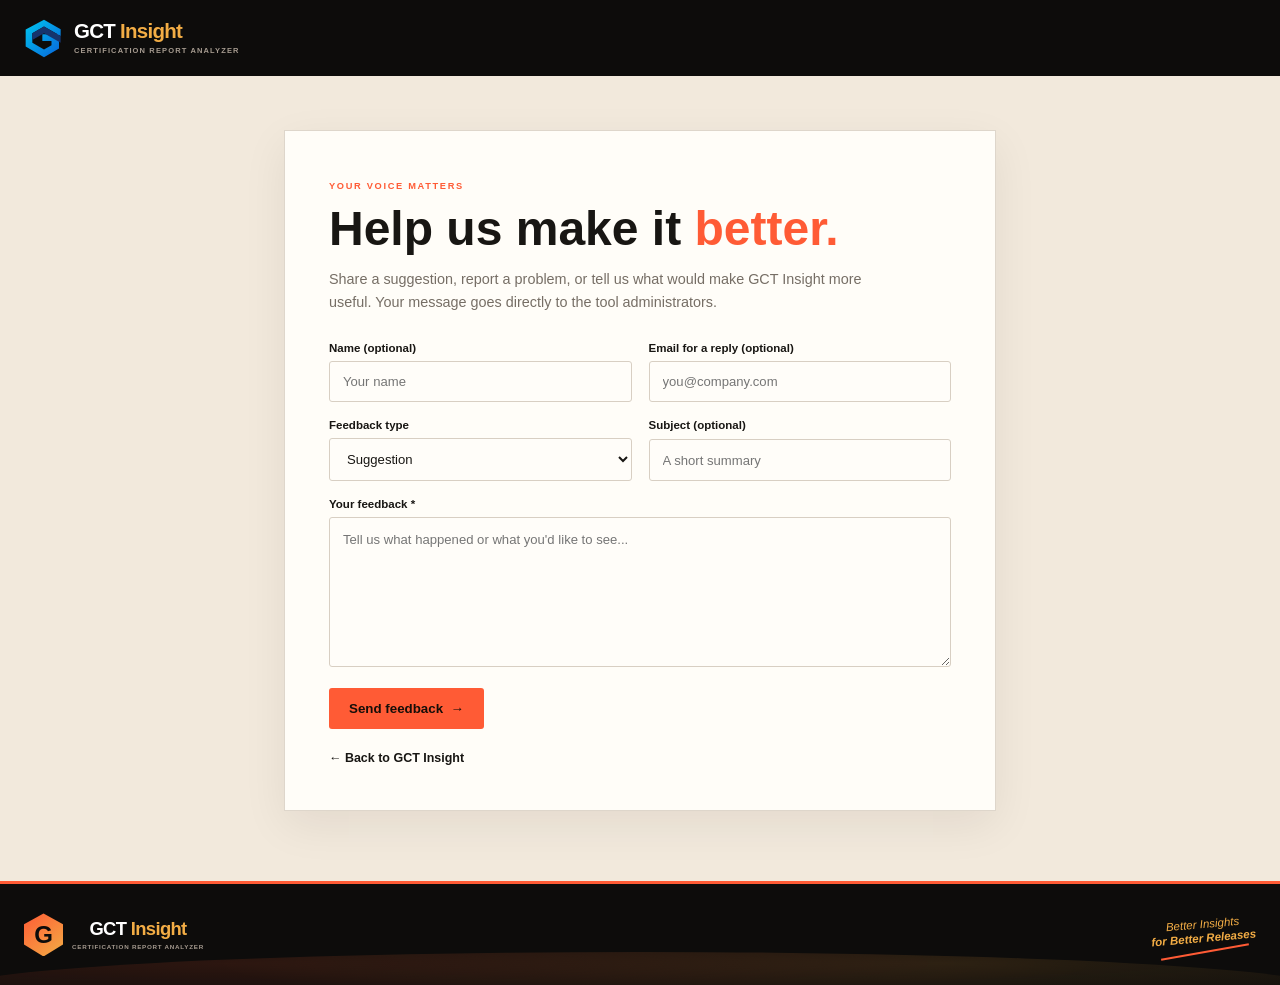
==== templates/feedback.html @ 481f9981 "Add dedicated feedback form page" ====
<!DOCTYPE html>
<html lang="en">
<head>
  <meta charset="UTF-8">
  <meta name="viewport" content="width=device-width, initial-scale=1">
  <title>Send Feedback · GCT Insight</title>
  <link rel="stylesheet" href="/static/style.css">
  <style>
    .feedback-page{max-width:760px;margin:54px auto 70px;padding:0 24px}
    .feedback-card{background:var(--paper);border:1px solid var(--line);padding:clamp(24px,5vw,44px);box-shadow:0 14px 42px rgba(30,20,10,.07)}
    .feedback-card h1{font-size:clamp(2rem,5vw,3rem);line-height:1.02;margin:12px 0}
    .feedback-card h1 em{font-style:normal;color:var(--accent)}
    .feedback-intro{color:var(--muted);line-height:1.6;font-size:.9rem;max-width:570px;margin-bottom:28px}
    .feedback-form{display:grid;grid-template-columns:1fr 1fr;gap:17px}
    .feedback-field{display:grid;gap:7px;min-width:0}
    .feedback-field.full{grid-column:1/-1}
    .feedback-field label{font-size:.72rem;font-weight:800}
    .feedback-field input,.feedback-field select,.feedback-field textarea{width:100%;border:1px solid #d8cfc3;background:#fffdf9;color:var(--ink);padding:12px 13px;font:inherit;font-size:.82rem;border-radius:3px}
    .feedback-field textarea{min-height:150px;resize:vertical;line-height:1.5}
    .feedback-field input:focus,.feedback-field select:focus,.feedback-field textarea:focus{outline:2px solid var(--gold);outline-offset:1px}
    .feedback-submit-row{grid-column:1/-1;display:flex;align-items:center;gap:16px;flex-wrap:wrap;margin-top:4px}
    .feedback-submit{border:0;background:var(--accent);color:#160e09;padding:13px 20px;font-weight:900;cursor:pointer;border-radius:3px}
    .feedback-submit:disabled{opacity:.55;cursor:wait}
    .feedback-result{font-size:.78rem;line-height:1.5;color:var(--muted)}
    .feedback-result.success{color:var(--green);font-weight:800}
    .feedback-result.error{color:var(--red);font-weight:800}
    .feedback-back{display:inline-block;margin-top:22px;color:var(--ink);font-size:.78rem;font-weight:800;text-decoration:none}
    .feedback-back:hover{color:var(--accent)}
    @media(max-width:560px){.feedback-page{margin:28px auto 44px;padding:0 14px}.feedback-form{grid-template-columns:1fr}.feedback-field.full,.feedback-submit-row{grid-column:auto}}
  </style>
</head>
<body>
<header class="topbar">
  <a class="approved-brand" href="/" aria-label="GCT Insight home">
    <span class="approved-brand-mark" aria-hidden="true"><svg viewBox="0 0 48 48"><defs><linearGradient id="gctBlue" x1="0" y1="0" x2="1" y2="1"><stop offset="0" stop-color="#00c7ef"/><stop offset="1" stop-color="#0864db"/></linearGradient></defs><path fill="url(#gctBlue)" d="M24 2 44 13.5v8L24 10.1 10 18.2v11.6l14 8.1 9-5.2v-5.1H22v-8h20v17L24 47 2 34.3V13.7z"/><path fill="#16346d" d="M24 10.1 44 21.6v8L24 18.2 10 26.3v-8.1z"/></svg></span>
    <span class="approved-brand-copy"><strong>GCT <em>Insight</em></strong><small>CERTIFICATION REPORT ANALYZER</small></span>
  </a>
</header>
<main class="feedback-page">
  <section class="feedback-card">
    <span class="section-kicker">YOUR VOICE MATTERS</span>
    <h1>Help us make it <em>better.</em></h1>
    <p class="feedback-intro">Share a suggestion, report a problem, or tell us what would make GCT Insight more useful. Your message goes directly to the tool administrators.</p>
    <form id="feedbackForm" class="feedback-form">
      <div class="feedback-field"><label for="name">Name <span>(optional)</span></label><input id="name" name="name" autocomplete="name" maxlength="120" placeholder="Your name"></div>
      <div class="feedback-field"><label for="email">Email for a reply <span>(optional)</span></label><input id="email" name="email" type="email" autocomplete="email" maxlength="254" placeholder="you@company.com"></div>
      <div class="feedback-field"><label for="category">Feedback type</label><select id="category" name="category"><option>Suggestion</option><option>Bug report</option><option>Usability improvement</option><option>Feature request</option><option>General feedback</option></select></div>
      <div class="feedback-field"><label for="subject">Subject <span>(optional)</span></label><input id="subject" name="subject" maxlength="160" placeholder="A short summary"></div>
      <div class="feedback-field full"><label for="message">Your feedback <span aria-hidden="true">*</span></label><textarea id="message" name="message" required maxlength="10000" placeholder="Tell us what happened or what you'd like to see..."></textarea></div>
      <div class="feedback-submit-row"><button class="feedback-submit" id="feedbackSubmit" type="submit">Send feedback&nbsp; →</button><span class="feedback-result" id="feedbackResult" role="status" aria-live="polite"></span></div>
    </form>
    <a class="feedback-back" href="/">← Back to GCT Insight</a>
  </section>
</main>
<footer class="approved-footer">
  <div class="footer-logo-block"><span class="footer-brand-mark" aria-hidden="true">G</span><span><strong>GCT <em>Insight</em></strong><small>CERTIFICATION REPORT ANALYZER</small></span></div>
  <div class="footer-slogan">Better Insights<br><strong>for Better Releases</strong><i></i></div>
</footer>
<script>
const form=document.getElementById("feedbackForm");
const button=document.getElementById("feedbackSubmit");
const result=document.getElementById("feedbackResult");
form.addEventListener("submit",async(event)=>{
  event.preventDefault();
  if(!form.reportValidity()) return;
  button.disabled=true; result.className="feedback-result"; result.textContent="Sending your feedback…";
  const values=Object.fromEntries(new FormData(form).entries());
  try{
    const response=await fetch("/api/feedback",{method:"POST",headers:{"Content-Type":"application/json"},body:JSON.stringify(values)});
    const data=await response.json();
    if(!response.ok) throw new Error(data.error||"Unable to send feedback.");
    result.className="feedback-result success"; result.textContent=data.message||"Thank you! Your feedback has been sent.";
    form.reset();
  }catch(error){
    result.className="feedback-result error"; result.textContent=error.message||"Unable to send feedback. Please try again.";
  }finally{button.disabled=false;}
});
</script>
</body>
</html>
---- static/style.css ----
:root{--ink:#181613;--muted:#766e65;--paper:#fffdf8;--line:#ded6cb;--cream:#f2e9dc;--accent:#ff5b35;--gold:#f3ad45;--red:#cf4437;--dark:#0d0c0b;--green:#2b765a}*{box-sizing:border-box}html{min-width:1180px}body{margin:0;background:var(--cream);color:var(--ink);font-family:Arial,Helvetica,sans-serif}.topbar{height:76px;background:var(--dark);color:#fff;display:flex;align-items:center;justify-content:space-between;padding:0 max(28px,calc((100% - 1400px)/2))}.brand{display:flex;align-items:center;gap:12px}.brand-mark{width:36px;height:36px;display:grid;place-items:center;background:var(--accent);color:#15100d;font-weight:900;border-radius:8px}.brand strong{display:block}.brand small{display:block;color:#8f8982;font-size:.6rem;margin-top:3px;letter-spacing:.08em}.demo-badge{font-size:.58rem;letter-spacing:.15em;color:#c9c0b8;border:1px solid #4c4640;padding:8px 10px}.page{max-width:1400px;margin:auto;padding:34px 28px 70px}.hero{background:linear-gradient(120deg,#0d0c0b,#25160f 65%,#3d1b10);color:#fff;padding:42px 48px;display:flex;justify-content:space-between;gap:40px}.eyebrow,.section-kicker{font-size:.58rem;letter-spacing:.18em;font-weight:900;color:var(--accent)}.hero h1{font-size:clamp(2.8rem,4.4vw,4.8rem);line-height:.97;max-width:760px;margin:14px 0}.hero h1 em{font-style:normal;color:var(--gold)}.hero p{max-width:620px;color:#c9c0b7;line-height:1.55;font-size:.86rem}.hero-meta{display:grid;gap:18px;min-width:360px;align-content:center}.hero-meta div{border-left:2px solid var(--accent);padding-left:14px}.hero-meta span{display:block;font-size:.53rem;color:#928a82;letter-spacing:.12em}.hero-meta strong{display:block;margin-top:5px;font-size:.72rem;max-width:340px;word-break:break-word}.workflow{display:grid;grid-template-columns:auto 1fr auto 1fr auto 1fr auto;align-items:center;padding:24px 5px}.step{display:flex;align-items:center;gap:8px;color:#9b9289;font-size:.66rem;font-weight:700}.step b{width:30px;height:30px;border-radius:50%;display:grid;place-items:center;background:#ded4c8}.step.active{color:var(--ink)}.step.active b{background:var(--ink);color:#fff}.connector{height:1px;background:#cec4b8}.upload-card,.publish-card{background:var(--paper);border:1px solid var(--line);padding:28px;margin-bottom:46px;display:grid;grid-template-columns:1fr 1.1fr;gap:22px}.publish-card{display:block}.upload-copy h2,.dashboard-head h2,.publish-card h2{font-size:2rem;margin:8px 0}.upload-copy p,.dashboard-head p,.publish-card p{color:var(--muted);font-size:.76rem;line-height:1.55}.upload-zone{border:2px dashed #cfc4b7;min-height:190px;display:flex;flex-direction:column;align-items:center;justify-content:center;cursor:pointer;position:relative;background:#fffaf2}.upload-zone:hover{border-color:var(--accent);background:#fff7ed}.upload-zone input{position:absolute;inset:0;opacity:0;cursor:pointer}.upload-icon{width:46px;height:46px;border-radius:50%;display:grid;place-items:center;background:var(--dark);color:#fff;font-size:1.35rem;margin-bottom:10px}.upload-zone strong{font-size:.85rem}.upload-zone>span{color:#8d857c;font-size:.68rem;margin-top:4px}.upload-zone small{color:#aaa097;font-size:.57rem;margin-top:12px}.selected-files{grid-column:1/-1;display:flex;gap:8px;flex-wrap:wrap}.file-chip{padding:9px 12px;background:#eee6db;border:1px solid #ddd3c7;font-size:.62rem;display:flex;align-items:center;gap:6px}.file-chip small{color:#8b8279;font-size:.56rem}.upload-actions{display:flex;gap:8px}.primary,.secondary{border:0;padding:11px 17px;font-weight:900;cursor:pointer;border-radius:3px}.primary{background:var(--accent);color:#140e0b}.secondary{background:#e8dfd3}.primary:hover:not(:disabled){filter:brightness(.96)}.secondary:hover:not(:disabled){background:#ded4c8}.primary:disabled,.secondary:disabled{opacity:.45;cursor:not-allowed}.analysis-progress{grid-column:1/-1;padding:14px 16px;background:#f6efe6;border:1px solid #e2d7ca}.analysis-progress.hidden{display:none}.progress-label{display:flex;justify-content:space-between;align-items:center;font-size:.65rem}.progress-label span{font-weight:900;color:var(--accent)}.progress-track{height:8px;background:#e3d9cd;overflow:hidden;margin:9px 0 7px}.progress-track i{display:block;height:100%;width:0;background:var(--accent);transition:width .25s ease}.progress-track.indeterminate i{width:35%;animation:progressPulse 1.1s infinite ease-in-out}@keyframes progressPulse{0%{margin-left:-35%}100%{margin-left:100%}}.analysis-progress small{color:#8b8279;font-size:.57rem}.status-message{grid-column:1/-1;color:var(--muted);font-size:.63rem;min-height:16px}.dashboard-head{display:flex;justify-content:space-between;align-items:end;margin-bottom:20px}.readiness-chip{padding:9px 13px;background:#eee6db;color:#655d55;font-size:.64rem;font-weight:900}.readiness-chip.ready{background:#dfeee7;color:#256b52}.readiness-chip.attention{background:#f7e9cf;color:#93631f}.stats{display:grid;grid-template-columns:repeat(6,1fr);gap:12px;margin-bottom:14px}.stat,.suite,.panel{background:var(--paper);border:1px solid var(--line)}.stat{padding:20px;position:relative;overflow:hidden}.stat:before{content:"";position:absolute;left:0;top:0;bottom:0;width:4px;background:#d9d0c5}.stat.pass:before{background:var(--green)}.stat.fail:before{background:var(--red)}.stat.warn:before{background:var(--gold)}.stat.total:before{background:var(--accent)}.stat span{font-size:.57rem;letter-spacing:.1em;color:#999087}.stat strong{display:block;font-size:1.55rem;margin-top:8px}.stat small{color:var(--muted);font-size:.59rem}.suite-grid{display:grid;grid-template-columns:repeat(3,1fr);gap:12px;margin-bottom:14px}.suite{padding:18px}.suite-top{display:flex;justify-content:space-between;align-items:center;gap:12px}.suite-title{display:flex;align-items:center;}.suite h3{margin:0;font-size:1rem}.pill{font-size:.5rem;font-weight:900;padding:5px 7px}.pill.ok{background:#dfeee7;color:#2b765a}.pill.warn{background:#f7e9cf;color:#93631f}.suite-number{font-size:1.4rem;font-weight:900;margin:16px 0 4px}.progress{height:7px;background:#e6ddd1;overflow:hidden}.progress i{display:block;height:100%;background:var(--accent)}.suite-meta{display:flex;justify-content:space-between;color:#8b8279;font-size:.57rem;margin-top:8px}.suite-fails{font-size:.6rem;font-weight:700;margin-top:10px}.suite-fails .bad{color:var(--red)}.suite-fails .good{color:var(--green)}.issues-grid{display:grid;grid-template-columns:1fr 1fr;gap:12px;margin-bottom:20px}.panel{padding:20px}.failure-panel{border-top:3px solid var(--red)}.incomplete-panel{border-top:3px solid var(--gold)}.panel-title{display:flex;justify-content:space-between}.panel h3{margin:6px 0;font-size:1.05rem}.count-badge{background:#eee6db;padding:6px 8px;font-size:.58rem;font-weight:900}.count-badge.danger{background:#f6ded9;color:#a8332b}.issue-row{border-top:1px solid #eee5da;padding:11px 0;display:grid;grid-template-columns:20px minmax(0,1fr);column-gap:8px}.issue-row>strong,.issue-row>small{grid-column:2;min-width:0}.issue-row:before{content:"•";color:#b4aaa0;font-weight:900}.failure-panel .issue-row:before{content:"!";width:17px;height:17px;border-radius:50%;display:grid;place-items:center;background:#f6ded9;color:var(--red);font-size:.55rem}.incomplete-panel .issue-row:before{content:"!";width:17px;height:17px;border-radius:50%;display:grid;place-items:center;background:#f7e9cf;color:#93631f;font-size:.55rem}.issue-row strong{display:block;font-size:.7rem;overflow-wrap:anywhere}.issue-row small{display:block;color:var(--muted);font-size:.62rem;line-height:1.45;margin-top:5px;overflow-wrap:anywhere}.empty{padding:22px 0;color:#8b837b;font-size:.68rem}footer{background:var(--dark);color:#77706a;text-align:center;padding:26px;font-size:.62rem}.suite-details{display:grid;gap:14px;margin-bottom:14px}.detail-card{background:var(--paper);border:1px solid var(--line);padding:22px}.detail-head{display:flex;justify-content:space-between;align-items:start;gap:20px}.detail-head h3{margin:6px 0 0;font-size:1.2rem}.detail-result{font-size:.62rem;font-weight:900;background:#eee6db;padding:8px 10px}.summary-grid{display:grid;grid-template-columns:repeat(2,1fr);gap:10px;margin:18px 0}.summary-grid div{border-top:1px solid #eee5da;padding-top:10px}.summary-grid span{display:block;color:#999087;font-size:.5rem;letter-spacing:.1em;font-weight:900}.summary-grid strong{display:block;font-size:.65rem;margin-top:5px;word-break:break-word;line-height:1.45}.module-table-wrap{overflow:auto}.module-table{width:100%;border-collapse:collapse;font-size:.62rem}.module-table th{text-align:left;background:#eee6db;padding:9px}.module-table td{border-top:1px solid #eee5da;padding:8px}.module-table tr.incomplete{background:#fff2ed}.module-table tr.incomplete td:first-child{font-weight:900;color:var(--red)}.publish-actions{display:flex;gap:10px;align-items:center;flex-wrap:wrap}.build-mismatch{margin-bottom:14px}.mismatch-panel{background:#fffaf2;border:1px solid #e4c9a7;padding:20px}.mismatch-panel p{color:var(--muted);font-size:.7rem;margin:4px 0 14px}.fingerprint-table{display:grid;gap:0;border-top:1px solid #eadfd2}.fingerprint-row{display:grid;grid-template-columns:180px 1fr;gap:18px;padding:11px 0;border-bottom:1px solid #eadfd2;font-size:.66rem}.fingerprint-row strong{font-size:.7rem}.fingerprint-row span{word-break:break-all;color:#6f675f}.build-info-card{margin-bottom:14px}.build-info-section{background:var(--paper);border:1px solid var(--line);padding:20px}.build-info-header{display:flex;justify-content:space-between;align-items:start;margin-bottom:16px}.build-info-header h3{margin:6px 0 0;font-size:1.15rem}.build-info-count{background:#eee6db;padding:6px 8px;font-size:.58rem;font-weight:900}.build-info-grid{display:grid;grid-template-columns:repeat(3,1fr);gap:1px;background:#e8dfd4;border:1px solid #e8dfd4}.build-info-item{background:var(--paper);padding:14px}.build-info-item.wide{grid-column:1/-1}.build-info-item span{display:block;color:#999087;font-size:.52rem;letter-spacing:.1em;font-weight:900;text-transform:uppercase}.build-info-item strong{display:block;margin-top:6px;font-size:.68rem;line-height:1.45;word-break:break-word}.history-card{background:var(--paper);border:1px solid var(--line);padding:26px;margin-bottom:46px}.history-head{display:flex;justify-content:space-between;align-items:start;gap:20px;margin-bottom:18px}.history-head h2{font-size:2rem;margin:8px 0}.history-head p{color:var(--muted);font-size:.76rem;line-height:1.55;margin:0;max-width:760px}.history-count{background:#eee6db;padding:8px 10px;font-size:.62rem;font-weight:900;white-space:nowrap}.history-list{border-top:1px solid #eee5da}.history-row{display:grid;grid-template-columns:110px minmax(220px,1fr) 250px 150px auto;gap:16px;align-items:center;padding:15px 0;border-bottom:1px solid #eee5da}.history-run strong{display:block;font-size:.82rem}.history-run span{display:block;color:#8b8279;font-size:.58rem;margin-top:5px}.history-build span{display:block;color:#999087;font-size:.5rem;letter-spacing:.1em;font-weight:900}.history-build strong{display:block;font-size:.64rem;line-height:1.35;word-break:break-all;margin-top:5px}.history-metrics{display:flex;gap:8px;flex-wrap:wrap}.history-metrics span{background:#f0e9df;padding:6px 7px;color:#6f675f;font-size:.55rem;font-weight:700}.history-status{justify-self:start;padding:7px 8px;font-size:.5rem;font-weight:900}.history-status.ready{background:#dfeee7;color:#256b52}.history-status.attention{background:#f7e9cf;color:#93631f}.history-status.mismatch{background:#f6ded9;color:#a8332b}.history-actions{display:flex;gap:6px}.history-actions button{padding:8px 10px;font-size:.58rem}
/* Approved header, hero and footer refinements */
.hero-copy{max-width:820px;min-width:0}.hero-copy p{max-width:690px;margin:16px 0 0}.site-footer{background:var(--dark);color:#fff;display:grid;grid-template-columns:1fr 1.4fr auto;align-items:center;gap:28px;padding:28px max(28px,calc((100% - 1400px)/2));border-top:3px solid var(--accent)}.footer-brand strong{display:block;color:#fff;font-size:.9rem;letter-spacing:.02em}.footer-brand span,.footer-message span,.footer-legal span{display:block;color:#938b82;font-size:.65rem;margin-top:5px}.footer-message{border-left:2px solid var(--accent);padding-left:18px}.footer-message strong{display:block;font-size:.78rem;color:var(--gold)}.footer-message span{line-height:1.5;max-width:430px}.footer-legal{text-align:right;white-space:nowrap}.footer-legal span+span{margin-top:4px}@media(max-width:800px){.site-footer{grid-template-columns:1fr;gap:16px;padding:24px}.footer-message{padding-left:12px}.footer-legal{text-align:left;white-space:normal}.hero{flex-direction:column;padding:30px 24px}.hero-meta{min-width:0;grid-template-columns:1fr;gap:12px}.hero h1{font-size:clamp(2rem,7vw,3rem)}}

/* Approved GCT Insight header and footer only */
html{min-width:0}.topbar{height:76px;background:linear-gradient(110deg,#f5faff 0%,#eaf4ff 48%,#fff 100%);color:#0c1d4a;display:flex;align-items:center;justify-content:flex-start;padding:7px max(24px,calc((100% - 1400px)/2));border-bottom:1px solid #d8e8f8;box-shadow:0 2px 10px rgba(20,69,120,.05)}.approved-brand{display:flex;align-items:center;gap:10px;text-decoration:none;color:#10204b}.approved-brand-mark{display:block;width:40px;height:46px;flex:0 0 auto}.approved-brand-mark svg{display:block;width:100%;height:100%}.approved-brand-copy strong{display:block;font-size:1.28rem;line-height:1;color:#101b42;font-weight:900;letter-spacing:-.035em}.approved-brand-copy strong em,.footer-logo-block strong em{font-style:normal;color:#0788f5}.approved-brand-copy small,.footer-logo-block small{display:block;font-size:.47rem;letter-spacing:.15em;color:#50658c;margin-top:5px;font-weight:700}.approved-footer{position:relative;isolation:isolate;overflow:hidden;min-height:104px;padding:18px max(24px,calc((100% - 1400px)/2));display:flex;align-items:center;justify-content:space-between;gap:20px;background:linear-gradient(110deg,#eaf5ff 0%,#f9fcff 45%,#dceeff 100%);border-top:1px solid #d4e7fa;color:#11214c}.approved-footer:before{content:"";position:absolute;z-index:-1;left:-4%;right:-4%;bottom:-43px;height:76px;background:radial-gradient(ellipse at 20% 15%,rgba(255,255,255,.95),transparent 56%),radial-gradient(ellipse at 72% 15%,rgba(172,218,255,.5),transparent 52%);border-radius:50%}.footer-logo-block{display:flex;align-items:center;gap:9px;flex:0 0 auto}.footer-brand-mark{display:grid;place-items:center;width:39px;height:43px;color:#fff;font-weight:900;font-size:1.5rem;background:linear-gradient(140deg,#00c8ee,#0664dc);clip-path:polygon(50% 0,100% 25%,100% 72%,50% 100%,0 72%,0 25%)}.footer-logo-block strong{display:block;font-size:1.15rem;line-height:1;font-weight:900;letter-spacing:-.035em;color:#101b42}.footer-logo-block small{font-size:.39rem;letter-spacing:.12em}.footer-slogan{font-size:.72rem;line-height:1.2;color:#17356c;font-style:italic;transform:rotate(-5deg);white-space:nowrap;text-align:center}.footer-slogan strong{font-weight:900}.footer-slogan i{display:block;width:85%;height:2px;background:#0788f5;transform:rotate(-5deg);margin:5px auto 0}.footer-value{display:flex;align-items:center;gap:8px;white-space:nowrap}.footer-value-icon{font-size:1.35rem;line-height:1;color:#122a65}.footer-value strong{display:block;font-size:.59rem;font-weight:800}.footer-value small{display:block;font-size:.49rem;color:#53688d;margin-top:3px}.footer-feedback{padding-left:18px;border-left:1px solid #c8d9ee;flex:0 0 auto}.footer-feedback-button{display:inline-flex;align-items:center;justify-content:center;padding:10px 18px;border-radius:22px;background:#087bfa;color:#fff;text-decoration:none;font-size:.61rem;font-weight:800;box-shadow:0 3px 9px rgba(0,99,220,.18)}.footer-feedback-button:hover{background:#0065df}.footer-feedback small{display:block;color:#53688d;font-size:.48rem;line-height:1.4;margin-top:6px}.footer-android{position:relative;display:flex;align-items:center;justify-content:center;width:65px;height:55px;flex:0 0 auto;color:#00bda4;font-size:1.4rem}.footer-android b{display:grid;place-items:center;width:28px;height:31px;border-radius:12px 12px 8px 8px;background:linear-gradient(150deg,#5af1cf,#00b79e);color:#087a89;font-size:1.15rem;box-shadow:0 3px 8px #9bdedc}.footer-android span,.footer-android i{font-style:normal;color:#76c9ef;font-size:1.5rem}@media(max-width:1100px){.approved-footer{flex-wrap:wrap;justify-content:flex-start;gap:18px 24px}.footer-android{display:none}}@media(max-width:640px){.topbar{height:70px;padding:8px 16px}.approved-brand-mark{width:35px;height:40px}.approved-brand-copy strong{font-size:1.15rem}.approved-footer{padding:18px 16px}.footer-value{min-width:135px}.footer-feedback{border-left:0;padding-left:0}}

/* Keep the approved GCT Insight header/footer layout, but retain the app's original charcoal, cream, orange and gold palette. */
.topbar{background:var(--dark);color:#fff;border-bottom:0;box-shadow:none}
.approved-brand-copy strong{color:#fff}
.approved-brand-copy strong em{color:var(--gold)}
.approved-brand-copy small{color:#a69b90}
.approved-footer{background:var(--dark);color:#fff;border-top:3px solid var(--accent)}
.approved-footer:before{background:radial-gradient(ellipse at 20% 15%,rgba(255,91,53,.13),transparent 56%),radial-gradient(ellipse at 72% 15%,rgba(243,173,69,.12),transparent 52%)}
.footer-brand-mark{background:linear-gradient(140deg,var(--accent),var(--gold));color:var(--dark)}
.footer-logo-block strong{color:#fff}
.footer-logo-block strong em{color:var(--gold)}
.footer-logo-block small{color:#a69b90}
.footer-slogan{color:var(--gold)}
.footer-slogan i{background:var(--accent)}
.footer-value-icon{color:var(--gold)}
.footer-value strong{color:#f8f2eb}
.footer-value small{color:#a69b90}
.footer-feedback{border-left-color:#4c4640}
.footer-feedback-button{background:var(--accent);color:#140e0b;box-shadow:none}
.footer-feedback-button:hover{background:var(--gold)}
.footer-feedback small{color:#a69b90}
.footer-android{color:var(--gold)}
.footer-android span,.footer-android i{color:var(--accent)}
.footer-android b{background:linear-gradient(150deg,var(--gold),var(--accent));color:#25160f;box-shadow:none}

/* Replace the numbered onboarding stepper with a branded insight strip. */
.workflow{display:none}
.insight-strip{position:relative;display:flex;align-items:center;gap:22px;min-height:92px;margin:0 0 28px;padding:20px 24px;background:linear-gradient(100deg,#17120f 0%,#21140e 72%,#2d170e 100%);color:#f8f1e8;overflow:hidden;border-bottom:2px solid var(--accent)}
.insight-strip-heading{display:flex;align-items:center;gap:9px;max-width:220px;flex:0 0 220px;color:#bdb1a4;font-size:.58rem;line-height:1.5;letter-spacing:.14em;font-weight:800}
.insight-strip-heading strong{color:var(--gold);display:block}
.insight-spark{font-size:1.6rem;color:var(--accent)}
.insight-pill{display:flex;align-items:center;gap:11px;position:relative;z-index:1;min-width:0;flex:1}
.insight-icon{display:grid;place-items:center;width:38px;height:38px;flex:0 0 38px;border:1px solid #573522;background:#2d1a10;border-radius:10px;color:var(--gold);font-size:1.25rem;font-weight:800}
.insight-pill strong{display:block;color:#fff8ef;font-size:.75rem;white-space:nowrap}
.insight-pill small{display:block;margin-top:4px;color:#b6a99c;font-size:.62rem;white-space:nowrap}
.insight-divider{height:35px;width:1px;background:#4a382c;flex:0 0 1px}
.insight-accent{position:absolute;right:18px;top:-22px;color:rgba(255,91,53,.1);font-size:8rem;line-height:1;pointer-events:none}
@media(max-width:850px){.insight-strip{flex-wrap:wrap;gap:16px;padding:18px}.insight-strip-heading{flex-basis:100%;max-width:none}.insight-pill{flex:1 1 40%}.insight-divider{display:none}}
@media(max-width:520px){.insight-pill{flex-basis:100%}.insight-pill strong,.insight-pill small{white-space:normal}}
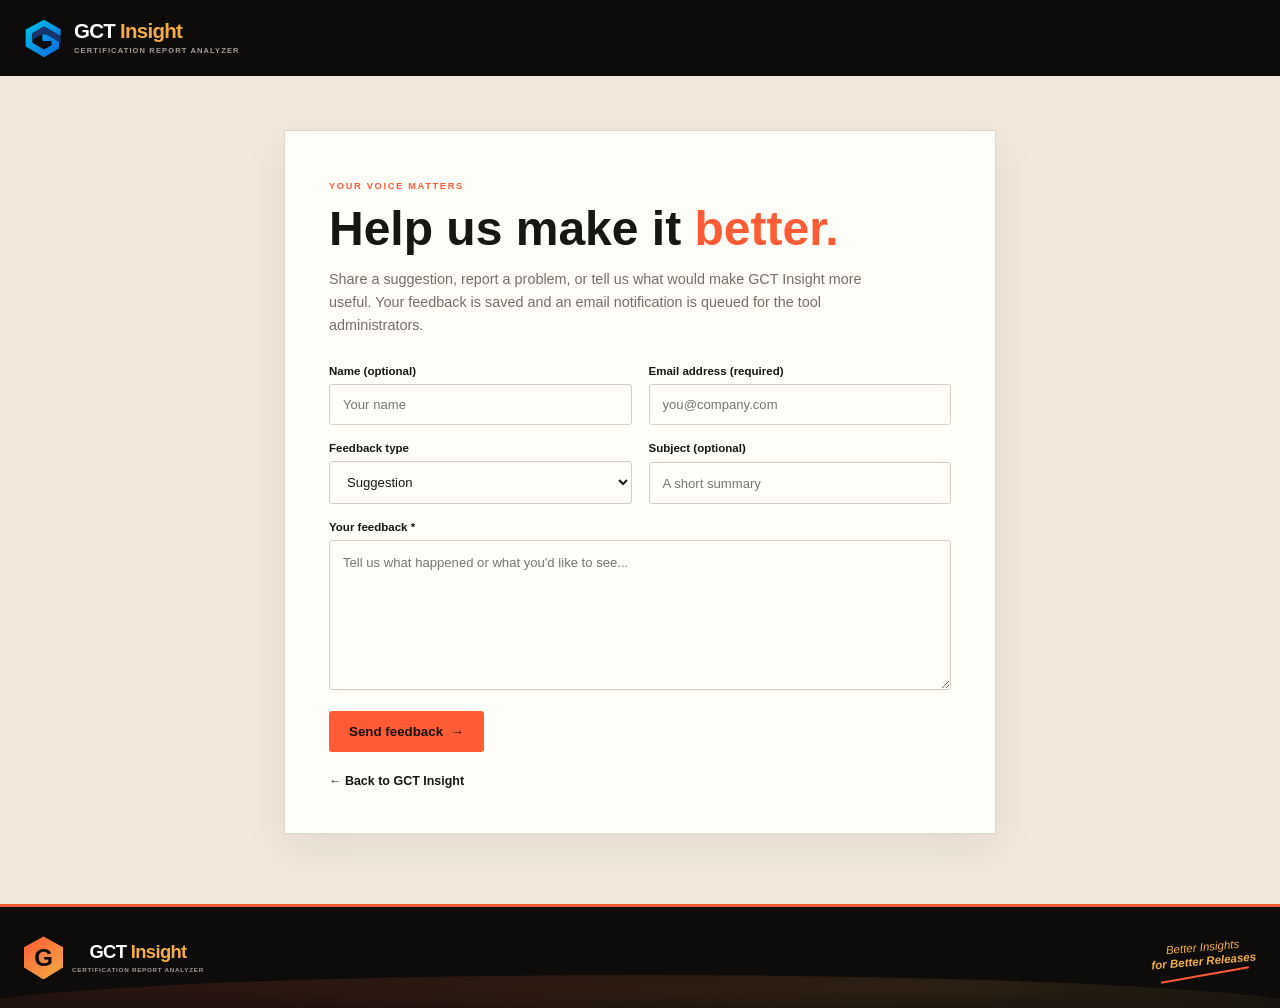
==== commit 03c662ac: "Require email address on feedback form" ====
--- a/templates/feedback.html
+++ b/templates/feedback.html
@@ -40,10 +40,10 @@
   <section class="feedback-card">
     <span class="section-kicker">YOUR VOICE MATTERS</span>
     <h1>Help us make it <em>better.</em></h1>
-    <p class="feedback-intro">Share a suggestion, report a problem, or tell us what would make GCT Insight more useful. Your message goes directly to the tool administrators.</p>
+    <p class="feedback-intro">Share a suggestion, report a problem, or tell us what would make GCT Insight more useful. Your feedback is saved and an email notification is queued for the tool administrators.</p>
     <form id="feedbackForm" class="feedback-form">
       <div class="feedback-field"><label for="name">Name <span>(optional)</span></label><input id="name" name="name" autocomplete="name" maxlength="120" placeholder="Your name"></div>
-      <div class="feedback-field"><label for="email">Email for a reply <span>(optional)</span></label><input id="email" name="email" type="email" autocomplete="email" maxlength="254" placeholder="you@company.com"></div>
+      <div class="feedback-field"><label for="email">Email address <span>(required)</span></label><input id="email" name="email" type="email" autocomplete="email" maxlength="254" placeholder="you@company.com" required></div>
       <div class="feedback-field"><label for="category">Feedback type</label><select id="category" name="category"><option>Suggestion</option><option>Bug report</option><option>Usability improvement</option><option>Feature request</option><option>General feedback</option></select></div>
       <div class="feedback-field"><label for="subject">Subject <span>(optional)</span></label><input id="subject" name="subject" maxlength="160" placeholder="A short summary"></div>
       <div class="feedback-field full"><label for="message">Your feedback <span aria-hidden="true">*</span></label><textarea id="message" name="message" required maxlength="10000" placeholder="Tell us what happened or what you'd like to see..."></textarea></div>
--- a/static/style.css
+++ b/static/style.css
@@ -43,3 +43,74 @@
 .insight-accent{position:absolute;right:18px;top:-22px;color:rgba(255,91,53,.1);font-size:8rem;line-height:1;pointer-events:none}
 @media(max-width:850px){.insight-strip{flex-wrap:wrap;gap:16px;padding:18px}.insight-strip-heading{flex-basis:100%;max-width:none}.insight-pill{flex:1 1 40%}.insight-divider{display:none}}
 @media(max-width:520px){.insight-pill{flex-basis:100%}.insight-pill strong,.insight-pill small{white-space:normal}}
+
+/* UI consistency pass: preserve every existing section and the approved warm palette. */
+:root{scroll-behavior:smooth}
+.page{width:100%}
+.hero,.insight-strip,.upload-card,.build-info-section,.stat,.suite,.panel,.publish-card,.history-card,.detail-card,.mismatch-panel{box-shadow:0 2px 10px rgba(31,20,10,.035)}
+.upload-card,.publish-card,.history-card,.build-info-section,.panel,.detail-card,.mismatch-panel{border-color:var(--line)}
+.dashboard-head{gap:20px}
+.dashboard-head h2,.upload-copy h2,.publish-card h2,.history-head h2{letter-spacing:-.025em}
+.panel-title .section-kicker,.history-head .section-kicker{display:inline-block;margin-bottom:2px}
+button,a,input,select,textarea{transition:background-color .16s ease,border-color .16s ease,box-shadow .16s ease}
+button:focus-visible,a:focus-visible,input:focus-visible,select:focus-visible,textarea:focus-visible{outline:2px solid var(--gold);outline-offset:3px}
+@media(max-width:1100px){
+  .page{padding-left:22px;padding-right:22px}
+  .hero{gap:28px;padding:34px}
+  .hero-meta{min-width:250px}
+  .stats{grid-template-columns:repeat(3,minmax(0,1fr))}
+  .suite-grid{grid-template-columns:repeat(2,minmax(0,1fr))}
+  .history-row{grid-template-columns:80px minmax(160px,1fr) 180px auto;gap:10px}
+  .history-status{grid-column:3}
+  .history-actions{grid-column:4;grid-row:1 / span 2}
+}
+@media(max-width:720px){
+  .page{padding:20px 14px 42px}
+  .hero{padding:26px 22px;gap:24px}
+  .hero h1{font-size:clamp(2.15rem,9vw,3.5rem)}
+  .hero-meta{grid-template-columns:1fr 1fr;min-width:0}
+  .hero-meta div:first-child{grid-column:1/-1}
+  .insight-strip{margin-bottom:20px}
+  .upload-card{grid-template-columns:1fr;padding:20px;margin-bottom:28px}
+  .upload-zone{min-height:155px}
+  .upload-actions{flex-wrap:wrap}
+  .dashboard-head{align-items:flex-start;flex-direction:column}
+  .stats{grid-template-columns:repeat(2,minmax(0,1fr))}
+  .suite-grid,.issues-grid{grid-template-columns:1fr}
+  .publish-card{padding:20px;margin-bottom:28px}
+  .history-card{padding:18px;margin-bottom:28px}
+  .history-head{gap:12px;flex-direction:column}
+  .history-head h2{font-size:1.55rem}
+  .history-row{grid-template-columns:1fr auto;gap:10px;padding:14px 0}
+  .history-run,.history-build,.history-metrics,.history-status,.history-actions{grid-column:auto;grid-row:auto}
+  .history-build{grid-column:1/-1}
+  .history-metrics{grid-column:1/-1}
+  .history-actions{justify-self:start}
+  .build-info-grid{grid-template-columns:repeat(2,minmax(0,1fr))}
+  .fingerprint-row{grid-template-columns:1fr;gap:6px}
+}
+@media(max-width:420px){
+  .hero-meta{grid-template-columns:1fr}
+  .hero-meta div:first-child{grid-column:auto}
+  .stats,.build-info-grid{grid-template-columns:1fr}
+  .detail-head{flex-direction:column}
+  .publish-actions .primary,.publish-actions .secondary{width:100%}
+}
+
+/* Dashboard heading presented as a dedicated section card, matching adjacent panels. */
+.dashboard-panel{background:var(--paper);border:1px solid var(--line);padding:22px 26px;margin-bottom:16px;min-height:104px;box-shadow:0 2px 10px rgba(31,20,10,.035)}
+.issues-grid.hidden{display:none!important}
+.dashboard-panel h2{margin:0 0 7px;font-size:1.9rem;line-height:1.1}
+.dashboard-panel p{margin:0;color:var(--muted);font-size:.76rem;line-height:1.55}
+.dashboard-panel .readiness-chip{white-space:nowrap}
+@media(max-width:720px){.dashboard-panel{padding:18px;margin-bottom:14px}.dashboard-panel h2{font-size:1.55rem}}
+
+/* Keep every analysis result visually grouped under Certification dashboard. */
+.certification-dashboard{background:var(--paper);border:1px solid var(--line);padding:18px;margin:0 0 28px;box-shadow:0 2px 10px rgba(31,20,10,.035)}
+.certification-dashboard>.dashboard-panel{margin:0 0 16px;border:0;border-bottom:1px solid var(--line);box-shadow:none;padding:4px 4px 18px;min-height:0}
+.certification-dashboard>.build-mismatch:empty,.certification-dashboard>.build-info-card:empty{display:none}
+.certification-dashboard>.build-info-card:not(:empty),.certification-dashboard>.build-mismatch:not(:empty){margin-bottom:14px}
+.certification-dashboard>.stats:not(:empty){margin-bottom:14px}
+.certification-dashboard>.suite-grid:not(:empty){margin-bottom:14px}
+.certification-dashboard>.issues-grid:not(.hidden){margin-top:0;margin-bottom:0}
+@media(max-width:720px){.certification-dashboard{padding:12px;margin-bottom:22px}.certification-dashboard>.dashboard-panel{padding:4px 4px 14px}}
